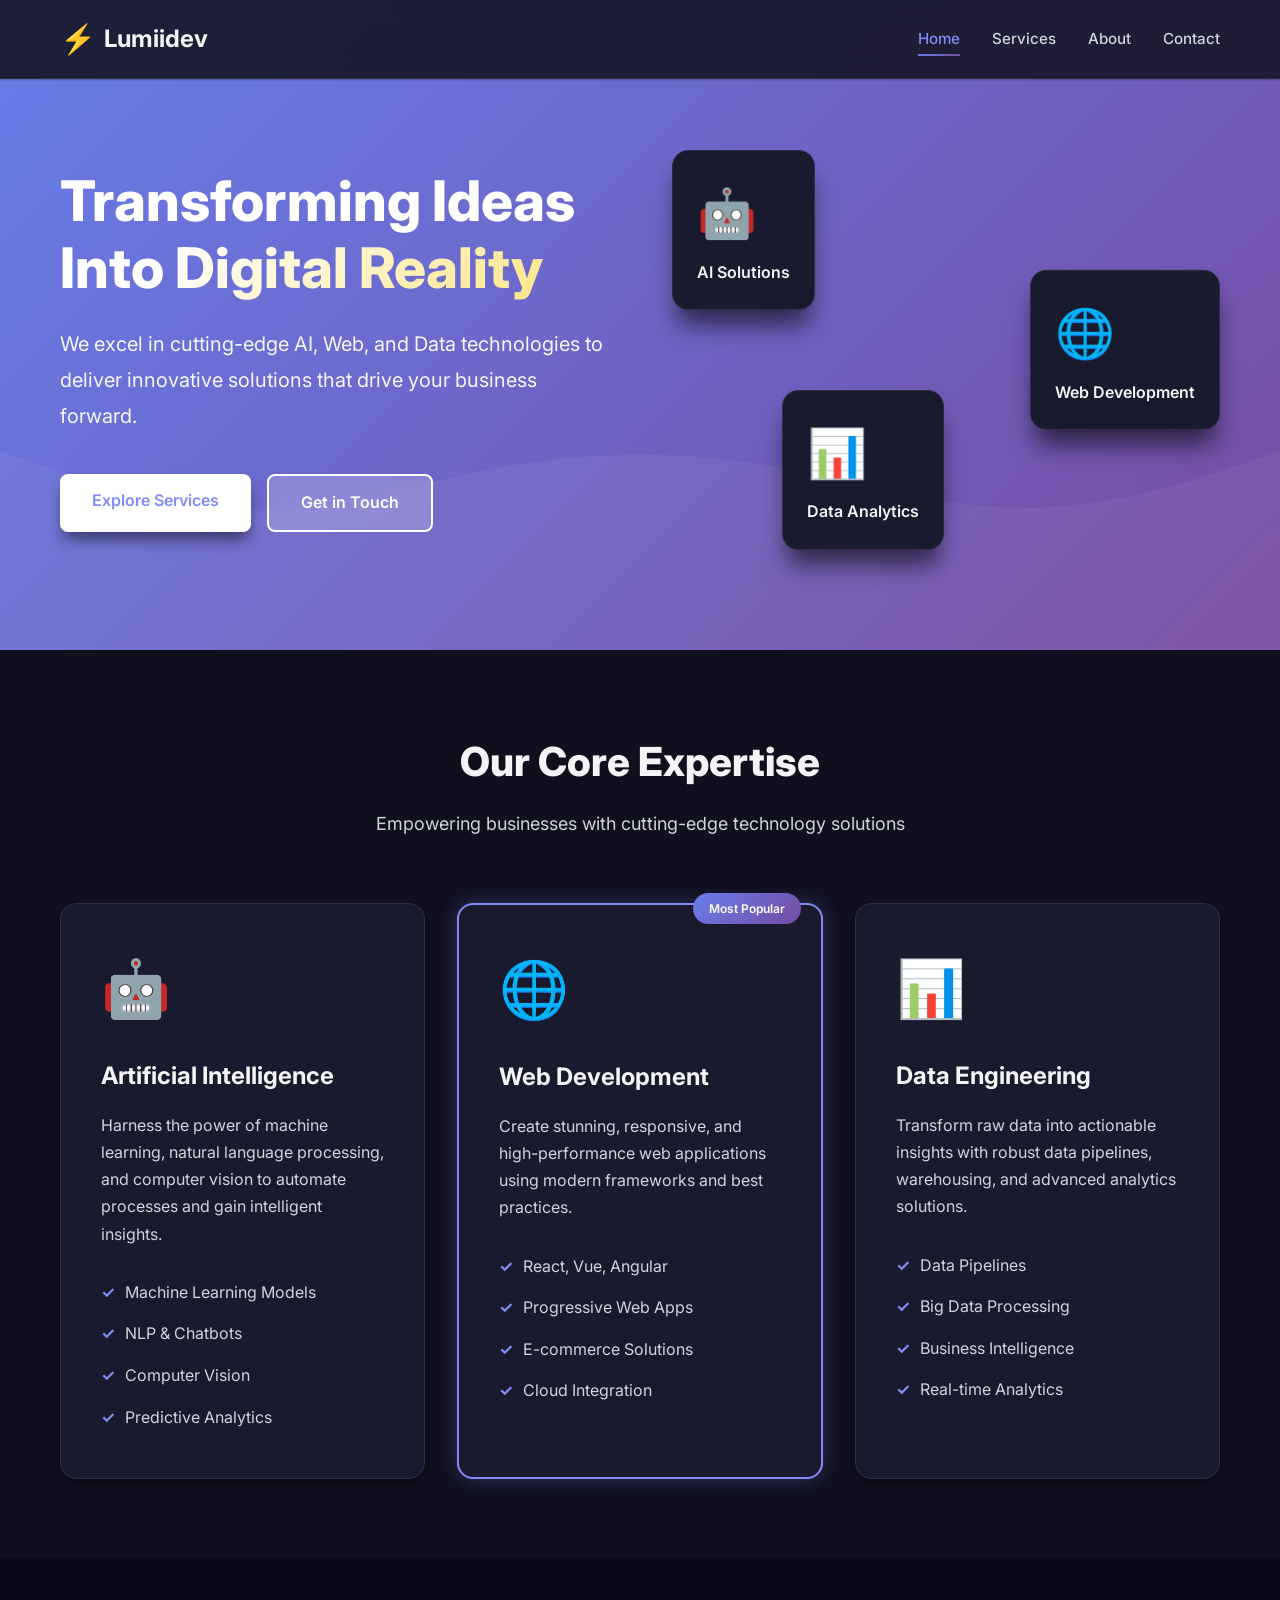
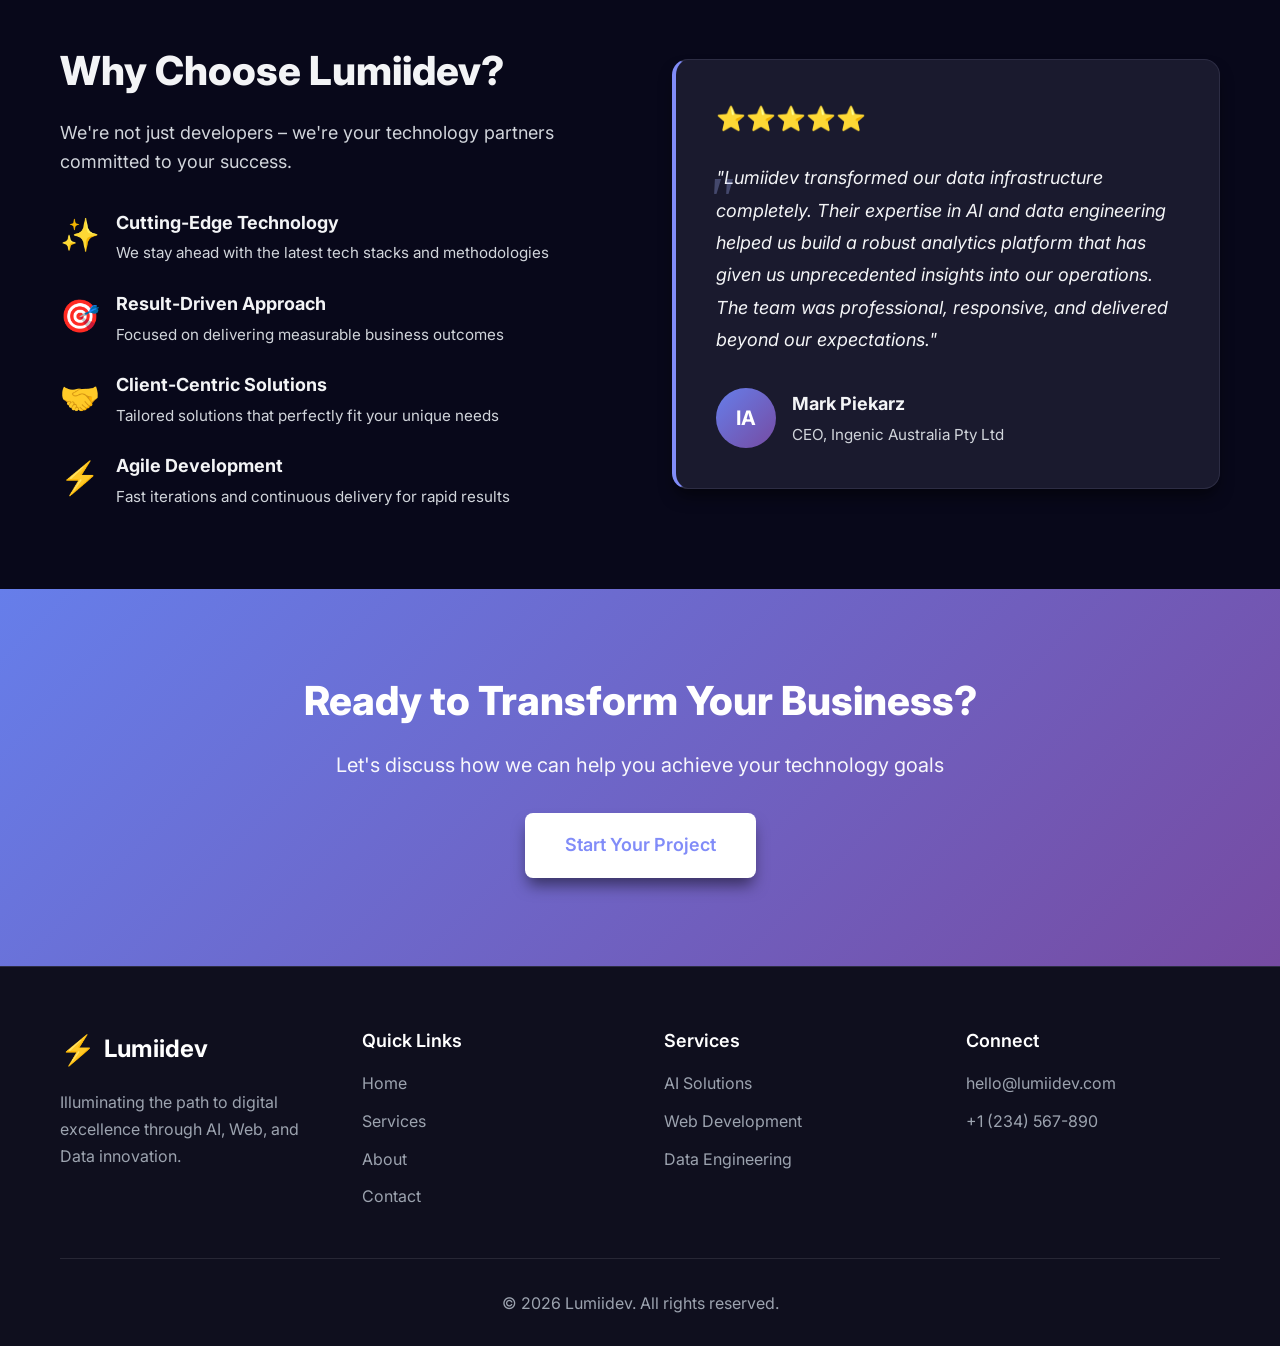
==== index.html @ d0bea906 "Initial Commit" ====
<!DOCTYPE html>
<html lang="en">
<head>
    <meta charset="UTF-8">
    <meta name="viewport" content="width=device-width, initial-scale=1.0">
    <title>Lumiidev - AI, Web & Data Excellence</title>
    <link rel="stylesheet" href="styles.css">
    <link rel="preconnect" href="https://fonts.googleapis.com">
    <link rel="preconnect" href="https://fonts.gstatic.com" crossorigin>
    <link href="https://fonts.googleapis.com/css2?family=Inter:wght@300;400;500;600;700;800&display=swap" rel="stylesheet">
</head>
<body>
    <!-- Navigation -->
    <nav class="navbar">
        <div class="container">
            <div class="nav-wrapper">
                <a href="index.html" class="logo">
                    <span class="logo-icon">⚡</span>
                    <span class="logo-text">Lumiidev</span>
                </a>
                <div class="nav-menu" id="navMenu">
                    <a href="index.html" class="nav-link active">Home</a>
                    <a href="services.html" class="nav-link">Services</a>
                    <a href="about.html" class="nav-link">About</a>
                    <a href="contact.html" class="nav-link">Contact</a>
                </div>
                <button class="mobile-menu-btn" id="mobileMenuBtn">
                    <span></span>
                    <span></span>
                    <span></span>
                </button>
            </div>
        </div>
    </nav>

    <!-- Hero Section -->
    <section class="hero">
        <div class="container">
            <div class="hero-content">
                <div class="hero-text">
                    <h1 class="hero-title">
                        Transforming Ideas Into 
                        <span class="gradient-text">Digital Reality</span>
                    </h1>
                    <p class="hero-subtitle">
                        We excel in cutting-edge AI, Web, and Data technologies to deliver innovative solutions that drive your business forward.
                    </p>
                    <div class="hero-buttons">
                        <a href="services.html" class="btn btn-primary">Explore Services</a>
                        <a href="contact.html" class="btn btn-secondary">Get in Touch</a>
                    </div>
                </div>
                <div class="hero-visual">
                    <div class="floating-card card-1">
                        <div class="card-icon">🤖</div>
                        <div class="card-title">AI Solutions</div>
                    </div>
                    <div class="floating-card card-2">
                        <div class="card-icon">🌐</div>
                        <div class="card-title">Web Development</div>
                    </div>
                    <div class="floating-card card-3">
                        <div class="card-icon">📊</div>
                        <div class="card-title">Data Analytics</div>
                    </div>
                </div>
            </div>
        </div>
    </section>

    <!-- Services Preview -->
    <section class="services-preview">
        <div class="container">
            <div class="section-header">
                <h2 class="section-title">Our Core Expertise</h2>
                <p class="section-subtitle">Empowering businesses with cutting-edge technology solutions</p>
            </div>
            <div class="services-grid">
                <div class="service-card">
                    <div class="service-icon">🤖</div>
                    <h3 class="service-title">Artificial Intelligence</h3>
                    <p class="service-description">
                        Harness the power of machine learning, natural language processing, and computer vision to automate processes and gain intelligent insights.
                    </p>
                    <ul class="service-features">
                        <li>Machine Learning Models</li>
                        <li>NLP & Chatbots</li>
                        <li>Computer Vision</li>
                        <li>Predictive Analytics</li>
                    </ul>
                </div>
                <div class="service-card featured">
                    <div class="featured-badge">Most Popular</div>
                    <div class="service-icon">🌐</div>
                    <h3 class="service-title">Web Development</h3>
                    <p class="service-description">
                        Create stunning, responsive, and high-performance web applications using modern frameworks and best practices.
                    </p>
                    <ul class="service-features">
                        <li>React, Vue, Angular</li>
                        <li>Progressive Web Apps</li>
                        <li>E-commerce Solutions</li>
                        <li>Cloud Integration</li>
                    </ul>
                </div>
                <div class="service-card">
                    <div class="service-icon">📊</div>
                    <h3 class="service-title">Data Engineering</h3>
                    <p class="service-description">
                        Transform raw data into actionable insights with robust data pipelines, warehousing, and advanced analytics solutions.
                    </p>
                    <ul class="service-features">
                        <li>Data Pipelines</li>
                        <li>Big Data Processing</li>
                        <li>Business Intelligence</li>
                        <li>Real-time Analytics</li>
                    </ul>
                </div>
            </div>
        </div>
    </section>

    <!-- Why Choose Us -->
    <section class="why-choose-us">
        <div class="container">
            <div class="why-content">
                <div class="why-text">
                    <h2 class="section-title">Why Choose Lumiidev?</h2>
                    <p class="why-description">
                        We're not just developers – we're your technology partners committed to your success.
                    </p>
                    <div class="why-features">
                        <div class="why-feature">
                            <div class="why-icon">✨</div>
                            <div>
                                <h4>Cutting-Edge Technology</h4>
                                <p>We stay ahead with the latest tech stacks and methodologies</p>
                            </div>
                        </div>
                        <div class="why-feature">
                            <div class="why-icon">🎯</div>
                            <div>
                                <h4>Result-Driven Approach</h4>
                                <p>Focused on delivering measurable business outcomes</p>
                            </div>
                        </div>
                        <div class="why-feature">
                            <div class="why-icon">🤝</div>
                            <div>
                                <h4>Client-Centric Solutions</h4>
                                <p>Tailored solutions that perfectly fit your unique needs</p>
                            </div>
                        </div>
                        <div class="why-feature">
                            <div class="why-icon">⚡</div>
                            <div>
                                <h4>Agile Development</h4>
                                <p>Fast iterations and continuous delivery for rapid results</p>
                            </div>
                        </div>
                    </div>
                </div>
                <div class="testimonials-grid">
                    <div class="testimonial-card">
                        <div class="testimonial-rating">
                            ⭐⭐⭐⭐⭐
                        </div>
                        <p class="testimonial-text">
                            "Lumiidev transformed our data infrastructure completely. Their expertise in AI and data engineering helped us build a robust analytics platform that has given us unprecedented insights into our operations. The team was professional, responsive, and delivered beyond our expectations."
                        </p>
                        <div class="testimonial-author">
                            <div class="author-avatar">IA</div>
                            <div class="author-info">
                                <div class="author-name">Mark Piekarz</div>
                                <div class="author-title">CEO, Ingenic Australia Pty Ltd</div>
                            </div>
                        </div>
                    </div>
                </div>
            </div>
        </div>
    </section>

    <!-- CTA Section -->
    <section class="cta-section">
        <div class="container">
            <div class="cta-content">
                <h2 class="cta-title">Ready to Transform Your Business?</h2>
                <p class="cta-subtitle">Let's discuss how we can help you achieve your technology goals</p>
                <a href="contact.html" class="btn btn-primary btn-large">Start Your Project</a>
            </div>
        </div>
    </section>

    <!-- Footer -->
    <footer class="footer">
        <div class="container">
            <div class="footer-content">
                <div class="footer-section">
                    <h3 class="footer-logo">
                        <span class="logo-icon">⚡</span>
                        Lumiidev
                    </h3>
                    <p class="footer-description">
                        Illuminating the path to digital excellence through AI, Web, and Data innovation.
                    </p>
                </div>
                <div class="footer-section">
                    <h4 class="footer-title">Quick Links</h4>
                    <ul class="footer-links">
                        <li><a href="index.html">Home</a></li>
                        <li><a href="services.html">Services</a></li>
                        <li><a href="about.html">About</a></li>
                        <li><a href="contact.html">Contact</a></li>
                    </ul>
                </div>
                <div class="footer-section">
                    <h4 class="footer-title">Services</h4>
                    <ul class="footer-links">
                        <li><a href="services.html#ai">AI Solutions</a></li>
                        <li><a href="services.html#web">Web Development</a></li>
                        <li><a href="services.html#data">Data Engineering</a></li>
                    </ul>
                </div>
                <div class="footer-section">
                    <h4 class="footer-title">Connect</h4>
                    <ul class="footer-links">
                        <li><a href="mailto:hello@lumiidev.com">hello@lumiidev.com</a></li>
                        <li><a href="tel:+1234567890">+1 (234) 567-890</a></li>
                    </ul>
                </div>
            </div>
            <div class="footer-bottom">
                <p>&copy; 2026 Lumiidev. All rights reserved.</p>
            </div>
        </div>
    </footer>

    <script src="script.js"></script>
</body>
</html>
---- styles.css ----
/* Reset and Base Styles */
* {
    margin: 0;
    padding: 0;
    box-sizing: border-box;
}

:root {
    --primary-color: #818cf8;
    --primary-dark: #6366f1;
    --primary-light: #a5b4fc;
    --secondary-color: #ec4899;
    --text-dark: #f3f4f6;
    --text-light: #d1d5db;
    --text-lighter: #9ca3af;
    --bg-dark: #0f0f1e;
    --bg-darker: #08081a;
    --bg-card: #1a1a2e;
    --bg-light: #16213e;
    --bg-white: #1a1a2e;
    --border-color: #2d2d44;
    --gradient-1: linear-gradient(135deg, #667eea 0%, #764ba2 100%);
    --gradient-2: linear-gradient(135deg, #f093fb 0%, #f5576c 100%);
    --gradient-3: linear-gradient(135deg, #4facfe 0%, #00f2fe 100%);
    --gradient-primary: linear-gradient(135deg, #667eea 0%, #764ba2 100%);
    --shadow-sm: 0 1px 2px 0 rgba(0, 0, 0, 0.3);
    --shadow-md: 0 4px 6px -1px rgba(0, 0, 0, 0.4);
    --shadow-lg: 0 10px 15px -3px rgba(0, 0, 0, 0.5);
    --shadow-xl: 0 20px 25px -5px rgba(0, 0, 0, 0.6);
    --transition: all 0.3s ease;
}

body {
    font-family: 'Inter', -apple-system, BlinkMacSystemFont, 'Segoe UI', Roboto, Oxygen, Ubuntu, sans-serif;
    line-height: 1.6;
    color: var(--text-dark);
    background-color: var(--bg-darker);
    overflow-x: hidden;
}

.container {
    max-width: 1200px;
    margin: 0 auto;
    padding: 0 20px;
}

/* Navigation */
.navbar {
    position: fixed;
    top: 0;
    left: 0;
    right: 0;
    background: rgba(26, 26, 46, 0.95);
    backdrop-filter: blur(10px);
    box-shadow: var(--shadow-sm);
    border-bottom: 1px solid var(--border-color);
    z-index: 1000;
    transition: var(--transition);
}

.navbar.scrolled {
    box-shadow: var(--shadow-md);
}

.nav-wrapper {
    display: flex;
    justify-content: space-between;
    align-items: center;
    padding: 1rem 0;
}

.logo {
    display: flex;
    align-items: center;
    gap: 0.5rem;
    text-decoration: none;
    font-size: 1.5rem;
    font-weight: 700;
    color: var(--text-dark);
    transition: var(--transition);
}

.logo:hover {
    transform: scale(1.05);
}

.logo-icon {
    font-size: 1.8rem;
}

.nav-menu {
    display: flex;
    gap: 2rem;
    align-items: center;
}

.nav-link {
    text-decoration: none;
    color: var(--text-light);
    font-weight: 500;
    font-size: 0.95rem;
    transition: var(--transition);
    position: relative;
}

.nav-link::after {
    content: '';
    position: absolute;
    bottom: -5px;
    left: 0;
    width: 0;
    height: 2px;
    background: var(--gradient-primary);
    transition: width 0.3s ease;
}

.nav-link:hover,
.nav-link.active {
    color: var(--primary-color);
}

.nav-link:hover::after,
.nav-link.active::after {
    width: 100%;
}

.mobile-menu-btn {
    display: none;
    flex-direction: column;
    gap: 5px;
    background: none;
    border: none;
    cursor: pointer;
    padding: 5px;
}

.mobile-menu-btn span {
    width: 25px;
    height: 3px;
    background-color: var(--text-dark);
    transition: var(--transition);
    border-radius: 2px;
}

/* Hero Section */
.hero {
    padding: 150px 0 100px;
    background: linear-gradient(135deg, #667eea 0%, #764ba2 100%);
    position: relative;
    overflow: hidden;
}

.hero::before {
    content: '';
    position: absolute;
    top: 0;
    left: 0;
    right: 0;
    bottom: 0;
    background: url('data:image/svg+xml,<svg xmlns="http://www.w3.org/2000/svg" viewBox="0 0 1440 320"><path fill="rgba(255,255,255,0.1)" d="M0,96L48,112C96,128,192,160,288,160C384,160,480,128,576,112C672,96,768,96,864,112C960,128,1056,160,1152,160C1248,160,1344,128,1392,112L1440,96L1440,320L1392,320C1344,320,1248,320,1152,320C1056,320,960,320,864,320C768,320,672,320,576,320C480,320,384,320,288,320C192,320,96,320,48,320L0,320Z"></path></svg>') no-repeat bottom;
    opacity: 0.5;
}

.hero-content {
    display: grid;
    grid-template-columns: 1fr 1fr;
    gap: 4rem;
    align-items: center;
    position: relative;
    z-index: 1;
}

.hero-text {
    color: white;
}

.hero-title {
    font-size: 3.5rem;
    font-weight: 800;
    line-height: 1.2;
    margin-bottom: 1.5rem;
}

.gradient-text {
    background: linear-gradient(135deg, #ffffff 0%, #fde68a 100%);
    -webkit-background-clip: text;
    -webkit-text-fill-color: transparent;
    background-clip: text;
}

.hero-subtitle {
    font-size: 1.25rem;
    line-height: 1.8;
    opacity: 0.95;
    margin-bottom: 2.5rem;
}

.hero-buttons {
    display: flex;
    gap: 1rem;
    flex-wrap: wrap;
}

.btn {
    display: inline-block;
    padding: 0.875rem 2rem;
    border-radius: 8px;
    text-decoration: none;
    font-weight: 600;
    transition: var(--transition);
    border: none;
    cursor: pointer;
    font-size: 1rem;
}

.btn-primary {
    background: white;
    color: var(--primary-color);
    box-shadow: var(--shadow-lg);
}

.btn-primary:hover {
    transform: translateY(-2px);
    box-shadow: var(--shadow-xl);
}

.btn-secondary {
    background: rgba(255, 255, 255, 0.2);
    color: white;
    border: 2px solid white;
    backdrop-filter: blur(10px);
}

.btn-secondary:hover {
    background: white;
    color: var(--primary-color);
}

.btn-large {
    padding: 1.125rem 2.5rem;
    font-size: 1.125rem;
}

.btn-full {
    width: 100%;
}

/* Floating Cards */
.hero-visual {
    position: relative;
    height: 400px;
}

.floating-card {
    position: absolute;
    background: var(--bg-card);
    padding: 1.5rem;
    border-radius: 16px;
    box-shadow: var(--shadow-xl);
    border: 1px solid var(--border-color);
    animation: float 6s ease-in-out infinite;
}

.floating-card.card-1 {
    top: 0;
    left: 0;
    animation-delay: 0s;
}

.floating-card.card-2 {
    top: 50%;
    right: 0;
    transform: translateY(-50%);
    animation-delay: 2s;
}

.floating-card.card-3 {
    bottom: 0;
    left: 20%;
    animation-delay: 4s;
}

.card-icon {
    font-size: 3rem;
    margin-bottom: 0.5rem;
}

.card-title {
    font-weight: 600;
    color: var(--text-dark);
}

@keyframes float {
    0%, 100% {
        transform: translateY(0);
    }
    50% {
        transform: translateY(-20px);
    }
}

/* Section Styles */
section {
    padding: 80px 0;
}

.section-header {
    text-align: center;
    margin-bottom: 4rem;
}

.section-title {
    font-size: 2.5rem;
    font-weight: 800;
    margin-bottom: 1rem;
    color: var(--text-dark);
}

.section-subtitle {
    font-size: 1.125rem;
    color: var(--text-light);
    max-width: 600px;
    margin: 0 auto;
}

/* Services Preview */
.services-preview {
    background: var(--bg-dark);
}

.services-grid {
    display: grid;
    grid-template-columns: repeat(auto-fit, minmax(300px, 1fr));
    gap: 2rem;
}

.service-card {
    background: var(--bg-card);
    padding: 2.5rem;
    border-radius: 16px;
    box-shadow: var(--shadow-md);
    transition: var(--transition);
    position: relative;
    border: 1px solid var(--border-color);
}

.service-card:hover {
    transform: translateY(-5px);
    box-shadow: var(--shadow-xl);
}

.service-card.featured {
    border: 2px solid var(--primary-color);
    box-shadow: 0 0 20px rgba(129, 140, 248, 0.3);
}

.featured-badge {
    position: absolute;
    top: -12px;
    right: 20px;
    background: var(--gradient-primary);
    color: white;
    padding: 0.375rem 1rem;
    border-radius: 20px;
    font-size: 0.75rem;
    font-weight: 600;
}

.service-icon {
    font-size: 3.5rem;
    margin-bottom: 1.5rem;
}

.service-title {
    font-size: 1.5rem;
    font-weight: 700;
    margin-bottom: 1rem;
    color: var(--text-dark);
}

.service-description {
    color: var(--text-light);
    margin-bottom: 1.5rem;
    line-height: 1.7;
}

.service-features {
    list-style: none;
}

.service-features li {
    padding: 0.5rem 0;
    color: var(--text-light);
    position: relative;
    padding-left: 1.5rem;
}

.service-features li::before {
    content: '✓';
    position: absolute;
    left: 0;
    color: var(--primary-color);
    font-weight: 700;
}

/* Why Choose Us */
.why-choose-us {
    background: var(--bg-darker);
}

.why-content {
    display: grid;
    grid-template-columns: 1fr 1fr;
    gap: 4rem;
    align-items: center;
}

.why-description {
    font-size: 1.125rem;
    color: var(--text-light);
    margin-bottom: 2rem;
}

.why-features {
    display: flex;
    flex-direction: column;
    gap: 1.5rem;
}

.why-feature {
    display: flex;
    gap: 1rem;
    align-items: start;
}

.why-icon {
    font-size: 2rem;
    flex-shrink: 0;
}

.why-feature h4 {
    font-size: 1.125rem;
    margin-bottom: 0.25rem;
    color: var(--text-dark);
}

.why-feature p {
    color: var(--text-light);
    font-size: 0.95rem;
}

.testimonials-grid {
    display: flex;
    flex-direction: column;
    gap: 1.5rem;
}

.testimonial-card {
    background: var(--bg-card);
    padding: 2.5rem;
    border-radius: 16px;
    box-shadow: var(--shadow-lg);
    transition: var(--transition);
    border-left: 4px solid var(--primary-color);
    border: 1px solid var(--border-color);
    border-left: 4px solid var(--primary-color);
}

.testimonial-card:hover {
    transform: translateY(-5px);
    box-shadow: var(--shadow-xl);
}

.testimonial-rating {
    font-size: 1.5rem;
    margin-bottom: 1.5rem;
    color: #fbbf24;
}

.testimonial-text {
    font-size: 1.125rem;
    line-height: 1.8;
    color: var(--text-dark);
    margin-bottom: 2rem;
    font-style: italic;
    position: relative;
}

.testimonial-text::before {
    content: '"';
    font-size: 4rem;
    position: absolute;
    top: -20px;
    left: -10px;
    color: var(--primary-light);
    opacity: 0.3;
    font-family: Georgia, serif;
}

.testimonial-author {
    display: flex;
    align-items: center;
    gap: 1rem;
}

.author-avatar {
    width: 60px;
    height: 60px;
    border-radius: 50%;
    background: var(--gradient-primary);
    color: white;
    display: flex;
    align-items: center;
    justify-content: center;
    font-weight: 700;
    font-size: 1.25rem;
    flex-shrink: 0;
}

.author-name {
    font-weight: 700;
    font-size: 1.125rem;
    color: var(--text-dark);
    margin-bottom: 0.25rem;
}

.author-title {
    color: var(--text-light);
    font-size: 0.95rem;
}

/* CTA Section */
.cta-section {
    background: var(--gradient-primary);
    text-align: center;
    color: white;
}

.cta-title {
    font-size: 2.5rem;
    font-weight: 800;
    margin-bottom: 1rem;
}

.cta-subtitle {
    font-size: 1.25rem;
    margin-bottom: 2rem;
    opacity: 0.95;
}

/* Footer */
.footer {
    background: var(--bg-dark);
    color: white;
    padding: 60px 0 30px;
    border-top: 1px solid var(--border-color);
}

.footer-content {
    display: grid;
    grid-template-columns: repeat(auto-fit, minmax(200px, 1fr));
    gap: 3rem;
    margin-bottom: 3rem;
}

.footer-logo {
    font-size: 1.5rem;
    font-weight: 700;
    margin-bottom: 1rem;
    display: flex;
    align-items: center;
    gap: 0.5rem;
}

.footer-description {
    color: var(--text-lighter);
    line-height: 1.7;
}

.footer-title {
    font-size: 1.125rem;
    font-weight: 600;
    margin-bottom: 1rem;
}

.footer-links {
    list-style: none;
    display: flex;
    flex-direction: column;
    gap: 0.75rem;
}

.footer-links a {
    color: var(--text-lighter);
    text-decoration: none;
    transition: var(--transition);
}

.footer-links a:hover {
    color: white;
    padding-left: 5px;
}

.footer-bottom {
    text-align: center;
    padding-top: 2rem;
    border-top: 1px solid rgba(255, 255, 255, 0.1);
    color: var(--text-lighter);
}

/* Page Header */
.page-header {
    padding: 150px 0 80px;
    background: var(--gradient-primary);
    text-align: center;
    color: white;
}

.page-title {
    font-size: 3rem;
    font-weight: 800;
    margin-bottom: 1rem;
}

.page-subtitle {
    font-size: 1.25rem;
    opacity: 0.95;
}

/* Service Detail Pages */
.service-detail {
    padding: 80px 0;
    background: var(--bg-darker);
}

.service-detail.alt {
    background: var(--bg-dark);
}

.service-detail-content {
    display: grid;
    grid-template-columns: 1fr 1fr;
    gap: 4rem;
    align-items: center;
}

.service-detail-content.reverse {
    direction: rtl;
}

.service-detail-content.reverse > * {
    direction: ltr;
}

.service-badge {
    display: inline-block;
    background: var(--gradient-primary);
    color: white;
    padding: 0.5rem 1.5rem;
    border-radius: 20px;
    font-size: 0.875rem;
    font-weight: 600;
    margin-bottom: 1.5rem;
}

.service-detail-title {
    font-size: 2.25rem;
    font-weight: 800;
    margin-bottom: 1.5rem;
    color: var(--text-dark);
}

.service-detail-description {
    font-size: 1.125rem;
    color: var(--text-light);
    line-height: 1.8;
    margin-bottom: 2rem;
}

.service-offerings {
    display: flex;
    flex-direction: column;
    gap: 1.5rem;
}

.offering h4 {
    font-size: 1.125rem;
    margin-bottom: 0.5rem;
    color: var(--text-dark);
}

.offering p {
    color: var(--text-light);
    line-height: 1.7;
}

.tech-stack {
    background: var(--bg-card);
    padding: 2.5rem;
    border-radius: 16px;
    box-shadow: var(--shadow-lg);
    border: 1px solid var(--border-color);
}

.service-detail.alt .tech-stack {
    background: var(--bg-card);
}

.tech-stack h4 {
    font-size: 1.25rem;
    font-weight: 700;
    margin-bottom: 1.5rem;
    color: var(--text-dark);
}

.tech-tags {
    display: flex;
    flex-wrap: wrap;
    gap: 0.75rem;
}

.tech-tag {
    background: var(--bg-light);
    padding: 0.5rem 1rem;
    border-radius: 8px;
    font-size: 0.875rem;
    font-weight: 500;
    color: var(--text-light);
    transition: var(--transition);
    border: 1px solid var(--border-color);
}

.tech-tag:hover {
    background: var(--primary-color);
    color: white;
    transform: scale(1.05);
}

/* Process Section */
.process-section {
    background: var(--bg-dark);
    text-align: center;
}

.process-steps {
    display: grid;
    grid-template-columns: repeat(auto-fit, minmax(200px, 1fr));
    gap: 2rem;
    margin-top: 3rem;
}

.process-step {
    background: var(--bg-card);
    padding: 2rem;
    border-radius: 12px;
    box-shadow: var(--shadow-md);
    transition: var(--transition);
    border: 1px solid var(--border-color);
}

.process-step:hover {
    transform: translateY(-5px);
    box-shadow: var(--shadow-xl);
}

.step-number {
    font-size: 2.5rem;
    font-weight: 800;
    background: var(--gradient-primary);
    -webkit-background-clip: text;
    -webkit-text-fill-color: transparent;
    background-clip: text;
    margin-bottom: 1rem;
}

.process-step h3 {
    font-size: 1.125rem;
    margin-bottom: 0.75rem;
    color: var(--text-dark);
}

.process-step p {
    color: var(--text-light);
    font-size: 0.95rem;
}

/* About Page Styles */
.mission-section {
    padding: 80px 0;
    background: var(--bg-darker);
}

.mission-content {
    display: grid;
    grid-template-columns: 1fr 1fr;
    gap: 4rem;
    align-items: center;
}

.mission-description {
    font-size: 1.125rem;
    color: var(--text-light);
    line-height: 1.8;
    margin-bottom: 1.5rem;
}

.value-cards {
    display: grid;
    grid-template-columns: repeat(2, 1fr);
    gap: 1.5rem;
}

.value-card {
    background: var(--bg-card);
    padding: 1.5rem;
    border-radius: 12px;
    text-align: center;
    transition: var(--transition);
    border: 1px solid var(--border-color);
}

.value-card:hover {
    background: var(--primary-color);
    color: white;
    transform: scale(1.05);
}

.value-icon {
    font-size: 2.5rem;
    margin-bottom: 0.75rem;
}

.value-card h4 {
    font-size: 1.125rem;
    font-weight: 600;
    margin-bottom: 0.5rem;
}

.value-card p {
    font-size: 0.875rem;
    color: var(--text-light);
}

.value-card:hover p {
    color: white;
}

.story-section {
    background: var(--bg-dark);
    padding: 80px 0;
    text-align: center;
}

.story-timeline {
    max-width: 800px;
    margin: 3rem auto;
    text-align: left;
}

.timeline-item {
    display: flex;
    gap: 2rem;
    margin-bottom: 3rem;
    position: relative;
}

.timeline-item:not(:last-child)::before {
    content: '';
    position: absolute;
    left: 11px;
    top: 30px;
    width: 2px;
    height: calc(100% + 3rem);
    background: var(--border-color);
}

.timeline-dot {
    width: 24px;
    height: 24px;
    background: var(--primary-color);
    border-radius: 50%;
    flex-shrink: 0;
    margin-top: 5px;
    box-shadow: 0 0 0 4px rgba(99, 102, 241, 0.2);
}

.timeline-content h3 {
    font-size: 1.5rem;
    margin-bottom: 0.75rem;
    color: var(--text-dark);
}

.timeline-content p {
    color: var(--text-light);
    line-height: 1.8;
}

.expertise-section {
    padding: 80px 0;
    background: var(--bg-darker);
}

.expertise-grid {
    display: grid;
    grid-template-columns: repeat(auto-fit, minmax(280px, 1fr));
    gap: 2rem;
    margin-top: 3rem;
}

.expertise-card {
    background: var(--bg-card);
    padding: 2.5rem;
    border-radius: 16px;
    box-shadow: var(--shadow-md);
    transition: var(--transition);
    border: 1px solid var(--border-color);
}

.expertise-card:hover {
    transform: translateY(-5px);
    box-shadow: var(--shadow-xl);
}

.expertise-icon {
    font-size: 3rem;
    margin-bottom: 1.5rem;
}

.expertise-card h3 {
    font-size: 1.25rem;
    margin-bottom: 1rem;
    color: var(--text-dark);
}

.expertise-card p {
    color: var(--text-light);
    line-height: 1.7;
}

.technologies-section {
    background: var(--bg-dark);
    padding: 80px 0;
    text-align: center;
}

.tech-categories {
    display: grid;
    grid-template-columns: repeat(auto-fit, minmax(280px, 1fr));
    gap: 2rem;
    margin-top: 3rem;
}

.tech-category {
    background: var(--bg-card);
    padding: 2rem;
    border-radius: 16px;
    box-shadow: var(--shadow-md);
    border: 1px solid var(--border-color);
}

.tech-category h3 {
    font-size: 1.25rem;
    margin-bottom: 1.5rem;
    color: var(--text-dark);
}

.tech-items {
    display: flex;
    flex-wrap: wrap;
    gap: 0.75rem;
    justify-content: center;
}

.tech-items span {
    background: var(--bg-light);
    padding: 0.5rem 1rem;
    border-radius: 8px;
    font-size: 0.875rem;
    font-weight: 500;
    color: var(--text-light);
    transition: var(--transition);
    border: 1px solid var(--border-color);
}

.tech-items span:hover {
    background: var(--primary-color);
    color: white;
}

/* Contact Page */
.contact-section {
    padding: 80px 0;
    background: var(--bg-darker);
}

.contact-wrapper {
    display: grid;
    grid-template-columns: 1fr 1fr;
    gap: 4rem;
}

.contact-info h2 {
    font-size: 2rem;
    margin-bottom: 1rem;
    color: var(--text-dark);
}

.contact-intro {
    font-size: 1.125rem;
    color: var(--text-light);
    line-height: 1.8;
    margin-bottom: 3rem;
}

.contact-methods {
    display: flex;
    flex-direction: column;
    gap: 2rem;
    margin-bottom: 3rem;
}

.contact-method {
    display: flex;
    gap: 1.5rem;
    align-items: start;
}

.method-icon {
    font-size: 2rem;
    flex-shrink: 0;
}

.method-details h4 {
    font-size: 1.125rem;
    margin-bottom: 0.5rem;
    color: var(--text-dark);
}

.method-details a {
    color: var(--primary-color);
    text-decoration: none;
    font-weight: 500;
}

.method-details a:hover {
    text-decoration: underline;
}

.method-details p {
    color: var(--text-light);
    line-height: 1.6;
}

.contact-cta {
    background: var(--bg-card);
    padding: 2rem;
    border-radius: 12px;
    border: 1px solid var(--border-color);
}

.contact-cta h3 {
    font-size: 1.25rem;
    margin-bottom: 1rem;
    color: var(--text-dark);
}

.expectations-list {
    list-style: none;
}

.expectations-list li {
    padding: 0.5rem 0;
    color: var(--text-light);
    font-size: 0.95rem;
}

.contact-form-wrapper {
    background: var(--bg-card);
    padding: 2.5rem;
    border-radius: 16px;
    box-shadow: var(--shadow-lg);
    border: 1px solid var(--border-color);
}

.contact-form {
    display: flex;
    flex-direction: column;
    gap: 1.5rem;
}

.form-group {
    display: flex;
    flex-direction: column;
}

.form-group label {
    font-weight: 500;
    margin-bottom: 0.5rem;
    color: var(--text-dark);
}

.form-group input,
.form-group select,
.form-group textarea {
    padding: 0.875rem;
    border: 1px solid var(--border-color);
    border-radius: 8px;
    font-family: inherit;
    font-size: 1rem;
    transition: var(--transition);
    background: var(--bg-light);
    color: var(--text-dark);
}

.form-group input:focus,
.form-group select:focus,
.form-group textarea:focus {
    outline: none;
    border-color: var(--primary-color);
    box-shadow: 0 0 0 3px rgba(99, 102, 241, 0.1);
}

.form-group textarea {
    resize: vertical;
    min-height: 120px;
}

.form-message {
    padding: 1rem;
    border-radius: 8px;
    text-align: center;
    font-weight: 500;
    display: none;
}

.form-message.success {
    background: #d1fae5;
    color: #065f46;
    display: block;
}

.form-message.error {
    background: #fee2e2;
    color: #991b1b;
    display: block;
}

.faq-section {
    background: var(--bg-dark);
    padding: 80px 0;
}

.faq-grid {
    display: grid;
    grid-template-columns: repeat(auto-fit, minmax(300px, 1fr));
    gap: 2rem;
    margin-top: 3rem;
}

.faq-item {
    background: var(--bg-card);
    padding: 2rem;
    border-radius: 12px;
    box-shadow: var(--shadow-md);
    border: 1px solid var(--border-color);
}

.faq-item h3 {
    font-size: 1.125rem;
    margin-bottom: 1rem;
    color: var(--text-dark);
}

.faq-item p {
    color: var(--text-light);
    line-height: 1.7;
}

/* Responsive Design */
@media (max-width: 968px) {
    .nav-menu {
        position: fixed;
        top: 70px;
        left: -100%;
        width: 100%;
        flex-direction: column;
        background: var(--bg-card);
        padding: 2rem;
        box-shadow: var(--shadow-lg);
        transition: left 0.3s ease;
        gap: 1rem;
        border-bottom: 1px solid var(--border-color);
    }

    .nav-menu.active {
        left: 0;
    }

    .mobile-menu-btn {
        display: flex;
    }

    .mobile-menu-btn.active span:nth-child(1) {
        transform: rotate(45deg) translate(8px, 8px);
    }

    .mobile-menu-btn.active span:nth-child(2) {
        opacity: 0;
    }

    .mobile-menu-btn.active span:nth-child(3) {
        transform: rotate(-45deg) translate(7px, -7px);
    }

    .hero-content,
    .why-content,
    .mission-content,
    .service-detail-content,
    .contact-wrapper {
        grid-template-columns: 1fr;
        gap: 2rem;
    }

    .hero-visual {
        display: none;
    }

    .hero-title {
        font-size: 2.5rem;
    }

    .section-title {
        font-size: 2rem;
    }

    .page-title {
        font-size: 2.25rem;
    }

    .services-grid,
    .process-steps {
        grid-template-columns: 1fr;
    }

}

@media (max-width: 640px) {
    .hero {
        padding: 120px 0 60px;
    }

    .hero-title {
        font-size: 2rem;
    }

    .hero-subtitle {
        font-size: 1rem;
    }

    .section-title {
        font-size: 1.75rem;
    }

    .hero-buttons {
        flex-direction: column;
    }

    .btn {
        width: 100%;
        text-align: center;
    }

    .value-cards {
        grid-template-columns: 1fr;
    }

    .footer-content {
        grid-template-columns: 1fr;
    }
}
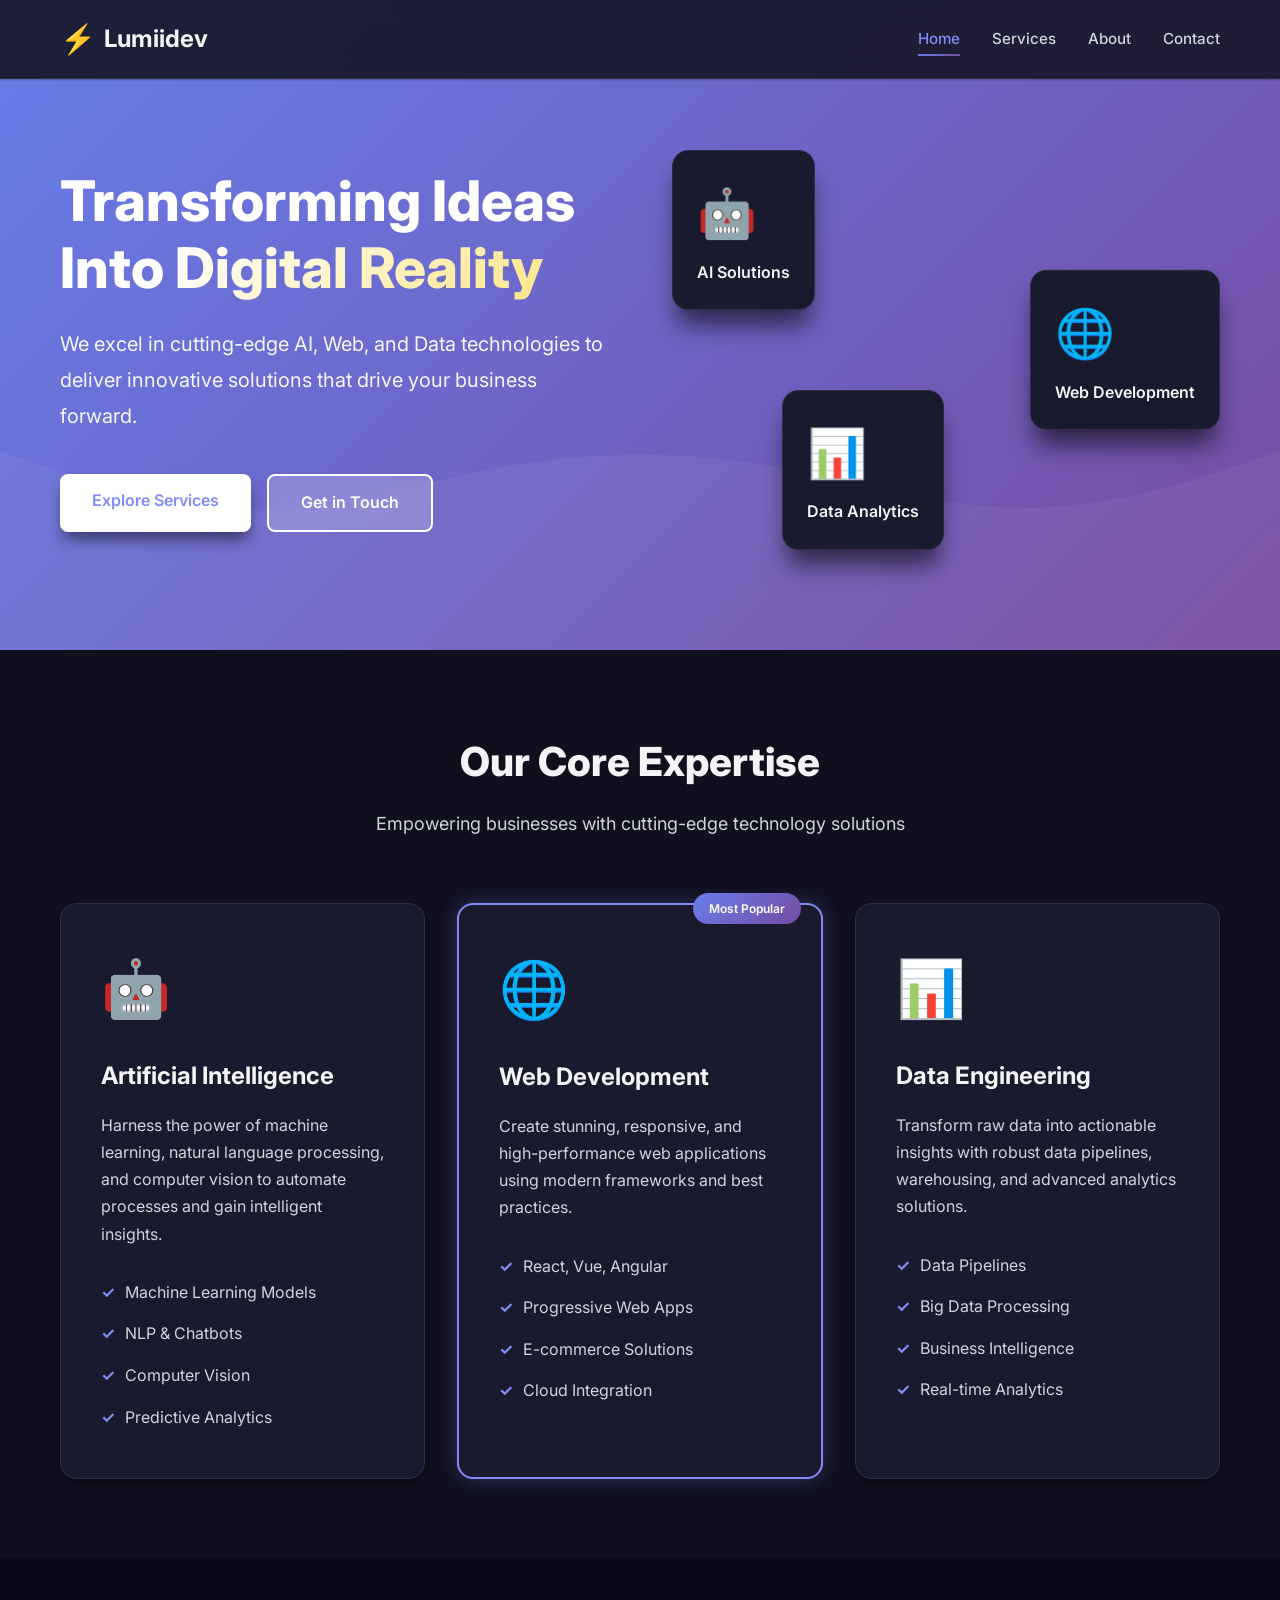
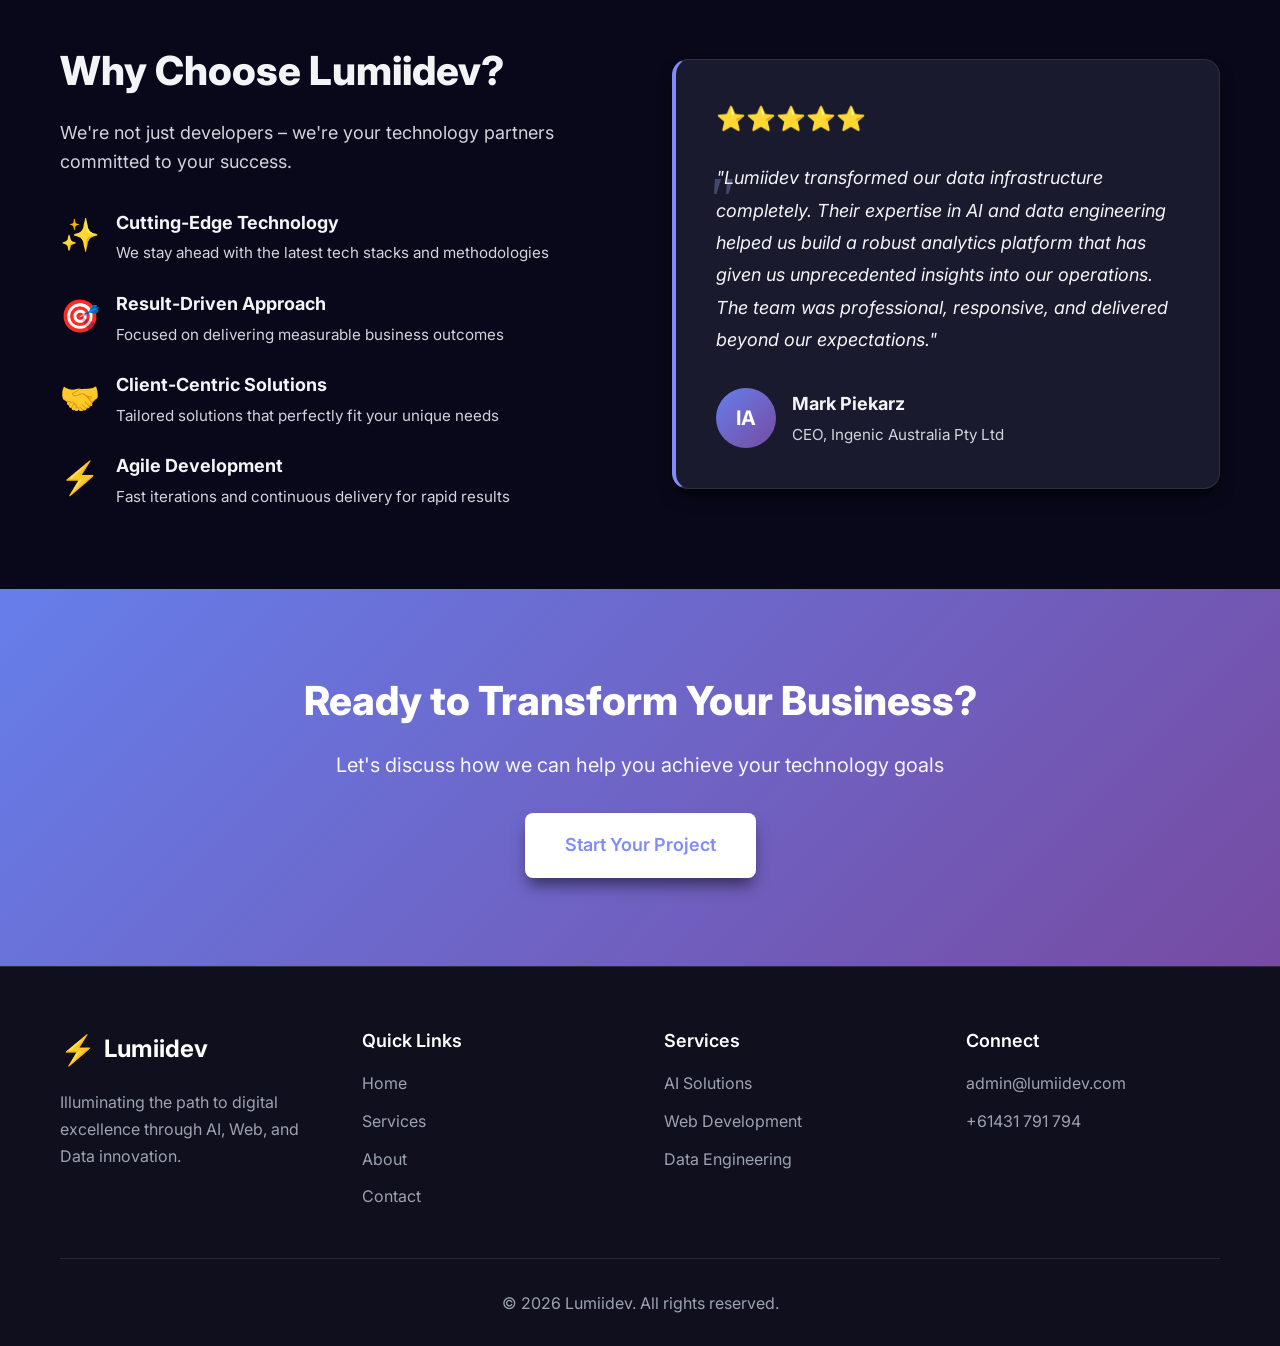
==== commit 0131391a: "Added favicon" ====
--- a/index.html
+++ b/index.html
@@ -4,6 +4,7 @@
     <meta charset="UTF-8">
     <meta name="viewport" content="width=device-width, initial-scale=1.0">
     <title>Lumiidev - AI, Web & Data Excellence</title>
+    <link rel="icon" type="image/svg+xml" href="favicon.svg">
     <link rel="stylesheet" href="styles.css">
     <link rel="preconnect" href="https://fonts.googleapis.com">
     <link rel="preconnect" href="https://fonts.gstatic.com" crossorigin>
@@ -225,8 +226,8 @@
                 <div class="footer-section">
                     <h4 class="footer-title">Connect</h4>
                     <ul class="footer-links">
-                        <li><a href="mailto:hello@lumiidev.com">hello@lumiidev.com</a></li>
-                        <li><a href="tel:+1234567890">+1 (234) 567-890</a></li>
+                        <li><a href="mailto:admin@lumiidev.com">admin@lumiidev.com</a></li>
+                        <li><a href="tel:+61431791794">+61431 791 794</a></li>
                     </ul>
                 </div>
             </div>
